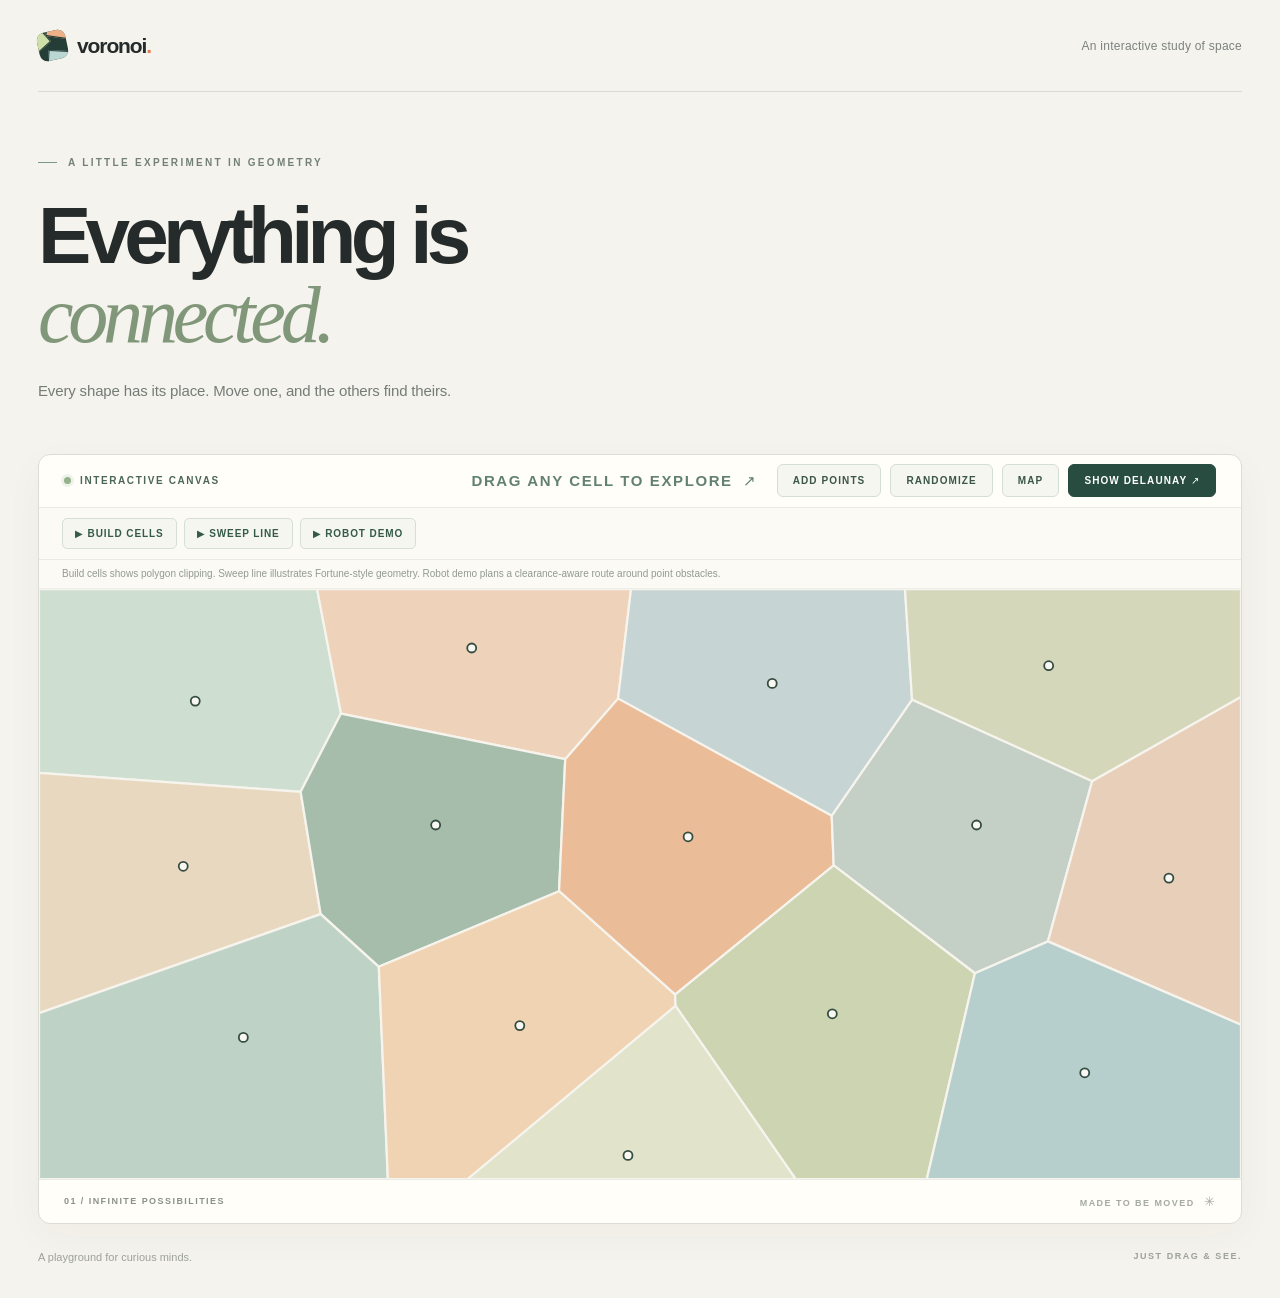
==== index.html @ eb762743 "Add robot demo playback button and load navigation module" ====
<!doctype html>
<html lang="en">
<head>
  <meta charset="utf-8">
  <meta name="viewport" content="width=device-width, initial-scale=1">
  <meta name="theme-color" content="#f5f3ed">
  <meta name="description" content="An interactive Voronoi and Delaunay playground. Move, add, and randomize points.">
  <title>Voronoi — An interactive playground</title>
  <link rel="stylesheet" href="./styles.css?v=6">
  <script src="./visualizations.js?v=2" defer></script>
  <script src="./robot-demo.js?v=1" defer></script>
  <script src="./script.js?v=6" defer></script>
</head>
<body>
  <main class="page">
    <header class="topbar">
      <a class="brand" href="./" aria-label="Voronoi home">
        <span class="brand-mark" aria-hidden="true"><span></span><span></span><span></span></span>
        <span>voronoi<span class="brand-dot">.</span></span>
      </a>
      <span class="topbar-note">An interactive study of space</span>
    </header>

    <section class="intro" aria-labelledby="title">
      <p class="eyebrow"><span class="eyebrow-line"></span> A LITTLE EXPERIMENT IN GEOMETRY</p>
      <h1 id="title">Everything is<br><em>connected.</em></h1>
      <p class="description">Every shape has its place. Move one, and the others find theirs.</p>
    </section>

    <section class="playground" aria-label="Interactive geometry canvas">
      <div class="canvas-bar">
        <span class="canvas-label"><span class="live-dot"></span> INTERACTIVE CANVAS</span>
        <div class="canvas-actions">
          <span class="canvas-hint" id="canvas-hint"><span class="hint-text">DRAG ANY CELL TO EXPLORE</span> <span aria-hidden="true">↗</span></span>
          <button class="view-toggle mode-toggle" id="add-toggle" type="button" aria-pressed="false">ADD POINTS</button>
          <button class="view-toggle randomize-button" id="randomize-button" type="button">RANDOMIZE</button>
          <button class="view-toggle map-toggle" id="map-toggle" type="button" aria-pressed="false" aria-label="Show street map">MAP</button>
          <button class="view-toggle diagram-toggle" id="view-toggle" type="button">SHOW DELAUNAY ↗</button>
        </div>
      </div>
      <div class="playback-toolbar" aria-label="Construction animations">
        <div class="playback-buttons">
          <button class="playback-button" id="build-play" type="button">▶ BUILD CELLS</button>
          <button class="playback-button" id="sweep-play" type="button">▶ SWEEP LINE</button>
          <button class="playback-button robot-button" id="robot-play" type="button">▶ ROBOT DEMO</button>
          <button class="playback-button playback-pause" id="animation-pause" type="button" hidden>PAUSE</button>
          <button class="playback-button playback-exit" id="animation-exit" type="button" hidden>EXIT</button>
        </div>
        <div class="playback-progress" id="animation-panel" hidden>
          <label for="animation-scrub" class="playback-status" id="animation-status">READY</label>
          <input id="animation-scrub" type="range" min="0" max="1000" value="0" aria-label="Animation progress">
        </div>
      </div>
      <p class="playback-note" id="animation-note">Build cells shows polygon clipping. Sweep line illustrates Fortune-style geometry. Robot demo plans a clearance-aware route around point obstacles.</p>
      <div class="diagram-stage" id="diagram-stage">
        <div id="map-tiles" class="map-tiles" aria-hidden="true"></div>
        <canvas id="diagram" aria-label="Voronoi diagram. Drag a colored region with a mouse or your finger to reshape nearby regions."></canvas>
        <div class="map-attribution" id="map-attribution" hidden>
          Amsterdam, Netherlands · © <a href="https://www.openstreetmap.org/copyright" target="_blank" rel="noopener noreferrer">OpenStreetMap contributors</a>
        </div>
      </div>
      <div class="canvas-footer">
        <span>01 / INFINITE POSSIBILITIES</span>
        <span>MADE TO BE MOVED <span aria-hidden="true">✳</span></span>
      </div>
    </section>

    <footer class="page-footer">
      <span>A playground for curious minds.</span>
      <span>JUST DRAG &amp; SEE.</span>
    </footer>
  </main>
</body>
</html>
---- styles.css ----
:root{font-family:Inter,"Helvetica Neue",Arial,sans-serif;color:#252b2a;background:#f5f3ed;font-synthesis:none;text-rendering:optimizeLegibility;-webkit-font-smoothing:antialiased}
*{box-sizing:border-box}
html,body{margin:0;min-height:100%}
body{padding:0 38px}
.page{max-width:1300px;margin:auto}
.topbar{height:92px;display:flex;justify-content:space-between;align-items:center;border-bottom:1px solid #dadbd4}
.brand{display:inline-flex;align-items:center;gap:10px;font-size:21px;font-weight:800;letter-spacing:-1.1px;text-decoration:none;color:inherit}
.brand-dot{color:#e57d54}
.brand-mark{position:relative;width:29px;height:29px;display:inline-block;background:#253d37;border-radius:8px;overflow:hidden;transform:rotate(-12deg)}
.brand-mark span{position:absolute;display:block;background:#cfdfaa;border:1px solid #253d37}
.brand-mark span:nth-child(1){width:18px;height:21px;left:-8px;top:-5px;transform:rotate(-30deg)}
.brand-mark span:nth-child(2){width:23px;height:13px;right:-5px;top:-5px;transform:rotate(20deg);background:#edb18a}
.brand-mark span:nth-child(3){width:25px;height:18px;left:7px;bottom:-10px;transform:rotate(15deg);background:#bbd7d3}
.topbar-note{font-size:12px;color:#7b827e;letter-spacing:.02em}
.intro{padding:65px 0 50px;max-width:800px}
.eyebrow{display:flex;align-items:center;gap:11px;color:#728078;font-size:10px;font-weight:750;letter-spacing:.23em;margin:0 0 28px}
.eyebrow-line{display:block;width:19px;height:1px;background:#7c9787}
h1{margin:0;font-weight:750;font-size:clamp(50px,6.25vw,91px);line-height:.99;letter-spacing:-.072em}
h1 em{font-family:Georgia,"Times New Roman",serif;font-weight:400;letter-spacing:-.065em;color:#81977a}
.description{margin:23px 0 0;font-size:15px;line-height:1.7;color:#747c77;letter-spacing:-.01em}
.playground{border:1px solid #dcded5;border-radius:12px;background:#fffef9;overflow:hidden;box-shadow:0 12px 40px rgba(45,54,42,.035)}
.canvas-bar,.canvas-footer{height:53px;padding:0 25px;display:flex;align-items:center;justify-content:space-between;gap:15px;font-size:10px;letter-spacing:.16em;font-weight:750;color:#8a9189}
.canvas-bar{border-bottom:1px solid #e9ebe5}
.canvas-label{display:flex;align-items:center;gap:9px;color:#4c665a}
.live-dot{height:7px;width:7px;border-radius:50%;background:#96b28b;box-shadow:0 0 0 3px #edf3e8}
.canvas-actions{display:flex;align-items:center;gap:9px}
.canvas-actions .canvas-hint{margin-right:10px}
.canvas-hint{color:#989e97;white-space:nowrap}
.view-toggle{font:inherit;letter-spacing:.11em;font-weight:750;border:1px solid #284d40;border-radius:6px;background:#284d40;color:#fff;padding:10px 15px;cursor:pointer;white-space:nowrap;transition:background .16s,border-color .16s}
.view-toggle:hover{background:#3e6856;border-color:#3e6856}
.mode-toggle,.randomize-button{background:#f5f6f0;border-color:#d5ded3;color:#3b5549}
.mode-toggle:hover,.randomize-button:hover{background:#e4eae0;border-color:#b4c6b7}
.mode-toggle.is-active{background:#3f6856;border-color:#3f6856;color:white}
.mode-toggle.is-active:hover{background:#527b67;border-color:#527b67}
.view-toggle:focus-visible{outline:3px solid #9cbaaa;outline-offset:3px}
.canvas-hint span{font-size:15px;color:#638172;margin-left:6px}
#diagram{display:block;width:100%;height:clamp(370px,48vw,590px);cursor:grab;touch-action:none;background:#f0efe9}
#diagram:active{cursor:grabbing}
.canvas-footer{height:44px;border-top:1px solid #e9ebe5;font-size:9px}
.canvas-footer span:last-child{color:#a5aaa3}
.canvas-footer span span{font-size:13px;margin-left:5px}
.page-footer{display:flex;justify-content:space-between;gap:20px;padding:27px 0 35px;color:#9ca19a;font-size:11px}
.page-footer span:last-child{font-size:9px;letter-spacing:.17em;font-weight:750}
@media(max-width:1100px){.canvas-hint{display:none}}
@media(max-width:700px){
  .canvas-bar{height:auto;min-height:53px;flex-wrap:wrap;padding:12px 14px;gap:11px}
  .canvas-actions{width:100%;gap:6px}
  .canvas-actions .view-toggle{flex:1;min-width:0;font-size:9px;letter-spacing:.025em;padding:10px 5px}
}
@media(max-width:650px){body{padding:0 17px}.topbar{height:70px}.topbar-note{display:none}.intro{padding:48px 0 38px}.eyebrow{font-size:9px;letter-spacing:.16em;margin-bottom:23px}.description{font-size:14px}.canvas-bar{padding:12px 14px;height:auto;min-height:46px}.canvas-hint{font-size:8px;letter-spacing:.05em}.canvas-footer{padding:0 13px;font-size:8px}#diagram{height:min(65vh,500px);min-height:340px}.page-footer{font-size:10px}}
@media(prefers-reduced-motion:reduce){*,*::before,*::after{scroll-behavior:auto!important}}


.playback-toolbar{display:flex;align-items:center;justify-content:space-between;gap:16px;padding:10px 23px;border-bottom:1px solid #e9ebe5;background:#fbfaf5;flex-wrap:wrap}
.playback-buttons{display:flex;align-items:center;flex-wrap:wrap;gap:7px}
.playback-button{padding:9px 12px;border-radius:5px;border:1px solid #d6dfd5;background:#f4f6ef;color:#355a49;font:inherit;font-size:10px;font-weight:750;letter-spacing:.09em;cursor:pointer}
.playback-button:hover{background:#e5ece2}
.playback-button.is-active{background:#284d40;border-color:#284d40;color:white}
.playback-button:focus-visible{outline:3px solid #9cbaaa;outline-offset:2px}
.playback-button[hidden],.playback-progress[hidden]{display:none}
.playback-progress{display:flex;align-items:center;gap:13px;flex:1;min-width:200px;max-width:430px}
.playback-status{color:#607269;font-size:9px;font-weight:700;letter-spacing:.04em;min-width:120px;max-width:240px;white-space:nowrap;overflow:hidden;text-overflow:ellipsis}
#animation-scrub{flex:1;min-width:85px;accent-color:#426c57;cursor:pointer}
.playback-note{margin:0;padding:7px 23px;background:#fbfaf5;border-bottom:1px solid #eceee9;color:#929a92;font-size:10px;line-height:1.4}
@media(max-width:700px){.playback-toolbar{padding:10px 13px;gap:10px}.playback-button{font-size:9px;padding:8px 9px}.playback-progress{min-width:100%;max-width:none}.playback-note{padding:8px 13px;font-size:9px}}

/* Amsterdam street map: optional, noninteractive, always behind the drawing canvas. */
.diagram-stage{position:relative;overflow:hidden;background:#f0efe9}
.diagram-stage #diagram{position:relative;z-index:1;background:transparent}
.diagram-stage:not(.map-on) #diagram{background:#f0efe9}
.map-tiles{display:none;position:absolute;inset:0;z-index:0;overflow:hidden;background:#e8e9e5;pointer-events:none}
.map-on .map-tiles{display:block}
.map-tiles img{position:absolute;display:block;width:256px;height:256px;max-width:none;pointer-events:none;user-select:none}
.map-attribution{position:absolute;bottom:5px;right:7px;z-index:2;max-width:calc(100% - 14px);padding:4px 6px;border-radius:4px;background:rgba(255,255,255,.92);font-size:10px;line-height:1.25;letter-spacing:0;color:#33463b}
.map-attribution a{color:#254f3b;pointer-events:auto}
.map-attribution[hidden]{display:none}
.map-toggle{background:#f5f6f0;border-color:#d5ded3;color:#3b5549}
.map-toggle:hover{background:#e4eae0;border-color:#b4c6b7}
.map-toggle.is-active{background:#3f6856;border-color:#3f6856;color:#fff}


@media(max-width:520px){
  .canvas-actions{display:grid;grid-template-columns:repeat(2,minmax(0,1fr));width:100%}
  .canvas-actions .view-toggle{width:100%;white-space:normal;line-height:1.25;min-height:34px}
}
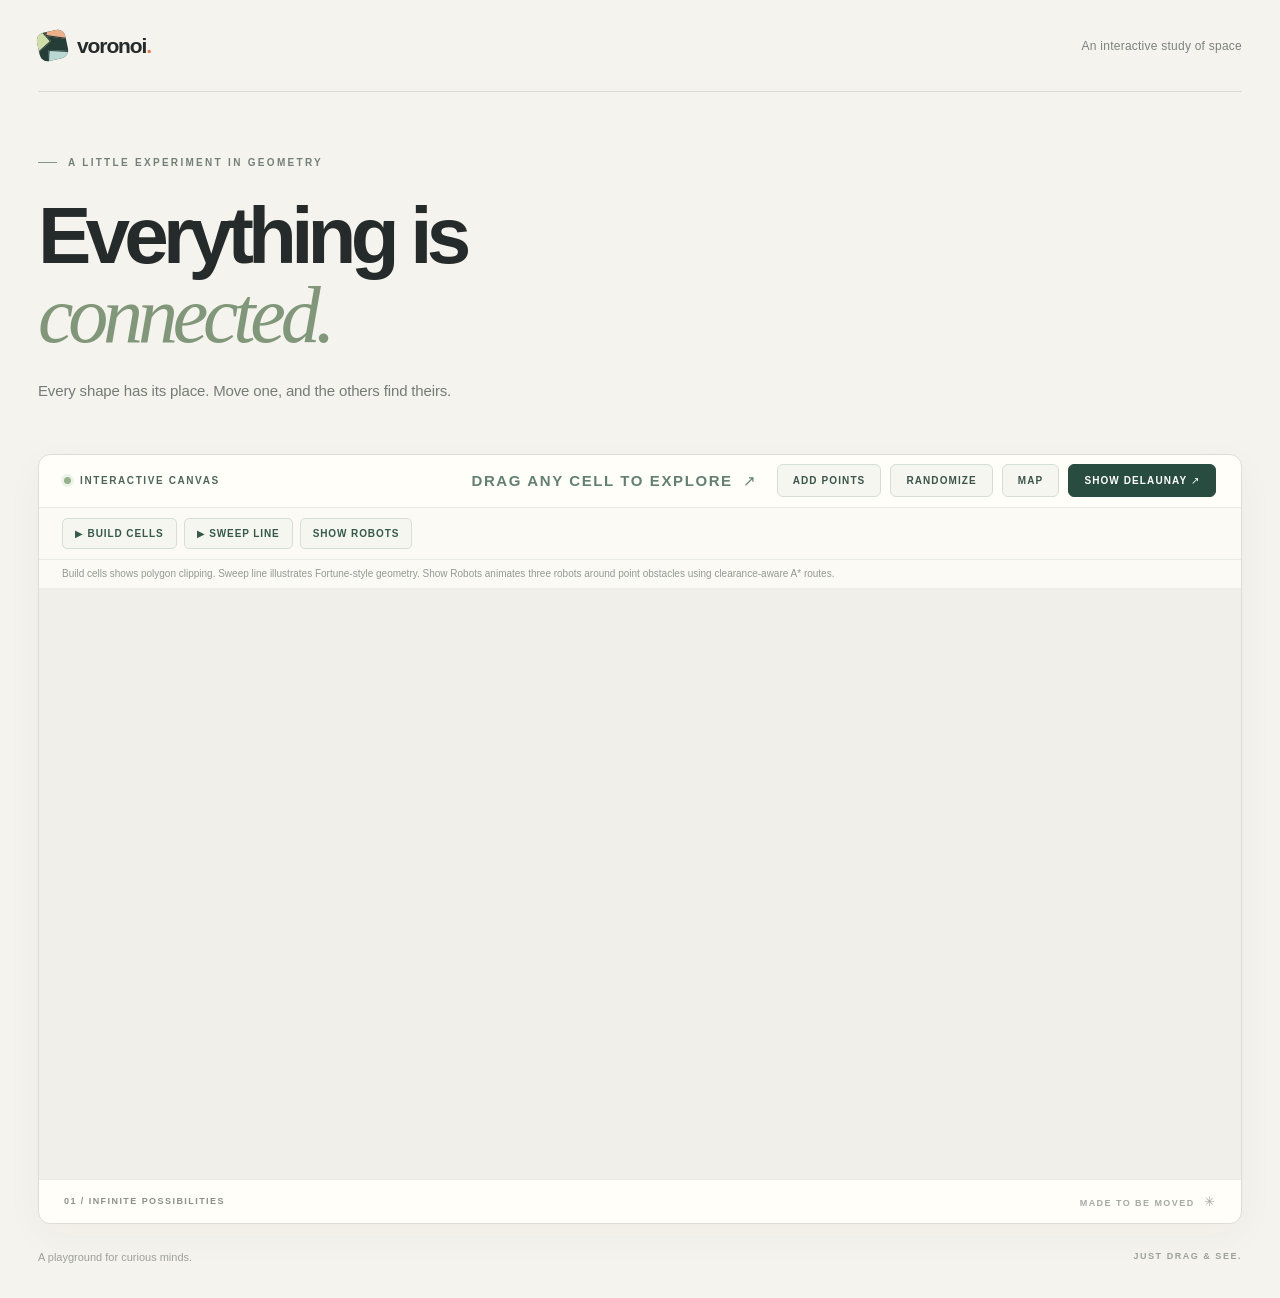
==== commit f4c1604a: "Replace Robot Demo playback button with Show Robots / Hide Robots toggle" ====
--- a/index.html
+++ b/index.html
@@ -6,10 +6,10 @@
   <meta name="theme-color" content="#f5f3ed">
   <meta name="description" content="An interactive Voronoi and Delaunay playground. Move, add, and randomize points.">
   <title>Voronoi — An interactive playground</title>
-  <link rel="stylesheet" href="./styles.css?v=6">
+  <link rel="stylesheet" href="./styles.css?v=7">
   <script src="./visualizations.js?v=2" defer></script>
-  <script src="./robot-demo.js?v=1" defer></script>
-  <script src="./script.js?v=6" defer></script>
+  <script src="./robot-demo.js?v=2" defer></script>
+  <script src="./script.js?v=7" defer></script>
 </head>
 <body>
   <main class="page">
@@ -42,7 +42,7 @@
         <div class="playback-buttons">
           <button class="playback-button" id="build-play" type="button">▶ BUILD CELLS</button>
           <button class="playback-button" id="sweep-play" type="button">▶ SWEEP LINE</button>
-          <button class="playback-button robot-button" id="robot-play" type="button">▶ ROBOT DEMO</button>
+          <button class="playback-button robots-toggle" id="robots-toggle" type="button" aria-pressed="false">SHOW ROBOTS</button>
           <button class="playback-button playback-pause" id="animation-pause" type="button" hidden>PAUSE</button>
           <button class="playback-button playback-exit" id="animation-exit" type="button" hidden>EXIT</button>
         </div>
@@ -51,7 +51,7 @@
           <input id="animation-scrub" type="range" min="0" max="1000" value="0" aria-label="Animation progress">
         </div>
       </div>
-      <p class="playback-note" id="animation-note">Build cells shows polygon clipping. Sweep line illustrates Fortune-style geometry. Robot demo plans a clearance-aware route around point obstacles.</p>
+      <p class="playback-note" id="animation-note">Build cells shows polygon clipping. Sweep line illustrates Fortune-style geometry. Show Robots animates three robots around point obstacles using clearance-aware A* routes.</p>
       <div class="diagram-stage" id="diagram-stage">
         <div id="map-tiles" class="map-tiles" aria-hidden="true"></div>
         <canvas id="diagram" aria-label="Voronoi diagram. Drag a colored region with a mouse or your finger to reshape nearby regions."></canvas>
--- a/styles.css
+++ b/styles.css
@@ -83,3 +83,8 @@
   .canvas-actions{display:grid;grid-template-columns:repeat(2,minmax(0,1fr));width:100%}
   .canvas-actions .view-toggle{width:100%;white-space:normal;line-height:1.25;min-height:34px}
 }
+
+/* Navigation simulation control */
+.robot-button{border-color:#b5ccb9;background:#edf4ea;color:#315b46}
+.robot-button:hover{background:#deecdf}
+.robot-button.is-active{background:#295a44;border-color:#295a44;color:white}
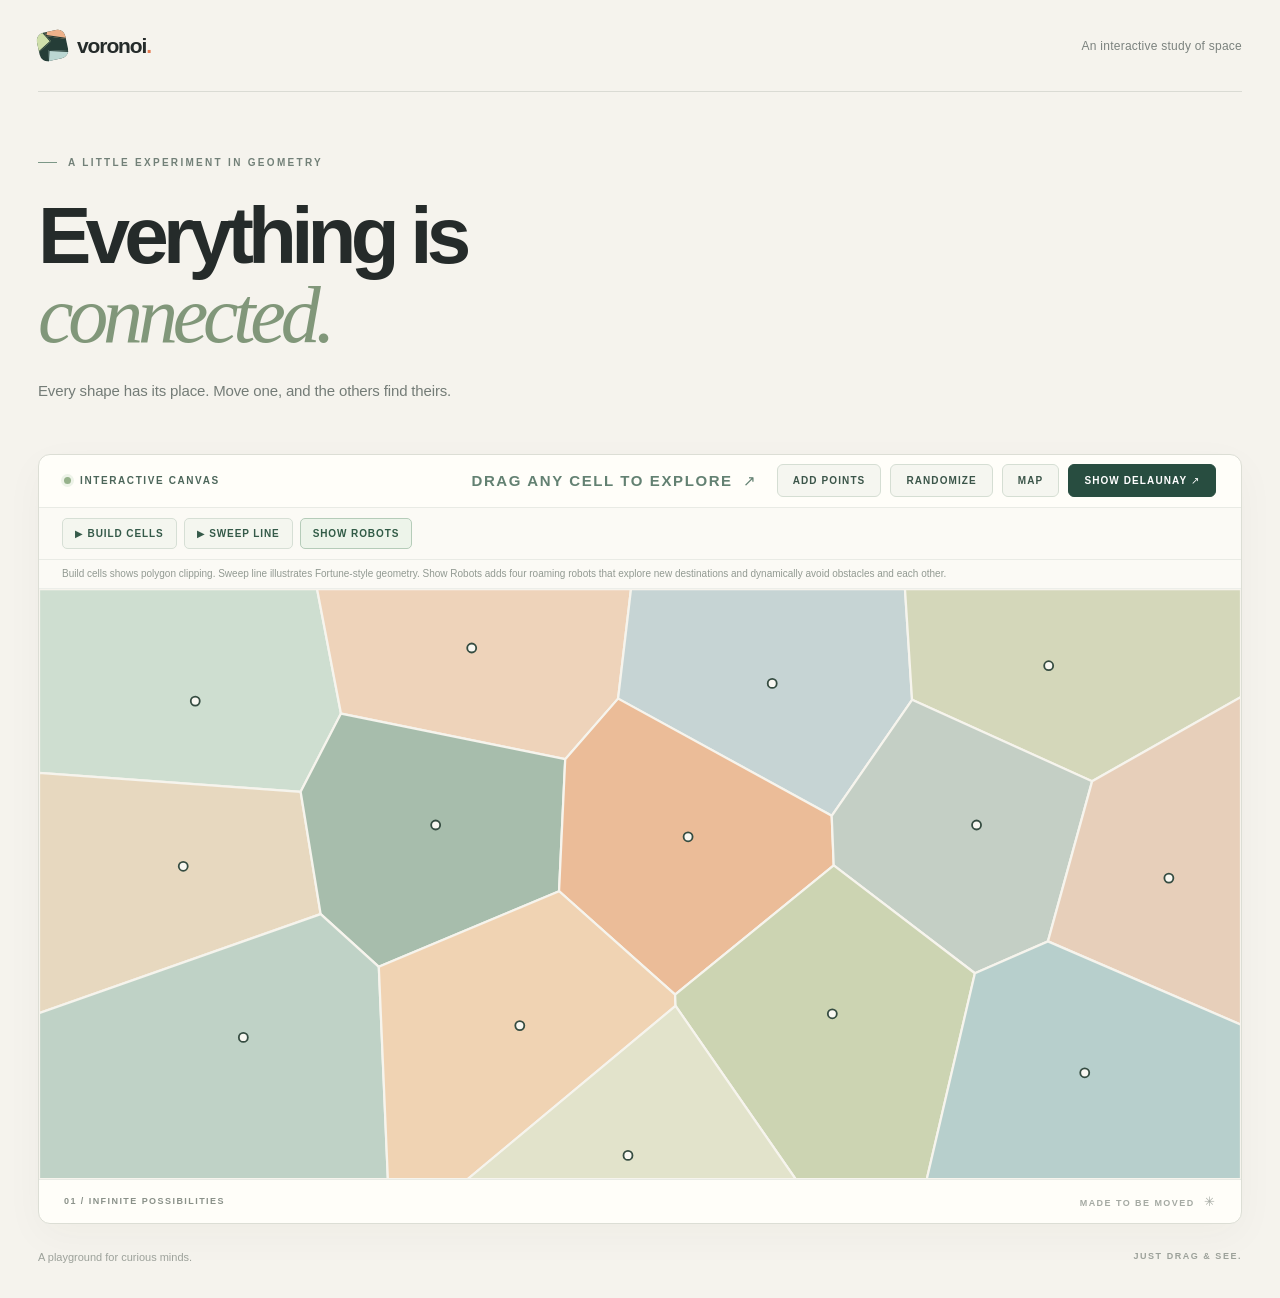
==== commit afd51605: "Load roaming robot simulation and refresh deployed assets" ====
--- a/index.html
+++ b/index.html
@@ -9,7 +9,8 @@
   <link rel="stylesheet" href="./styles.css?v=7">
   <script src="./visualizations.js?v=2" defer></script>
   <script src="./robot-demo.js?v=2" defer></script>
-  <script src="./script.js?v=7" defer></script>
+  <script src="./robot-swarm.js?v=1" defer></script>
+  <script src="./script.js?v=8" defer></script>
 </head>
 <body>
   <main class="page">
@@ -51,7 +52,7 @@
           <input id="animation-scrub" type="range" min="0" max="1000" value="0" aria-label="Animation progress">
         </div>
       </div>
-      <p class="playback-note" id="animation-note">Build cells shows polygon clipping. Sweep line illustrates Fortune-style geometry. Show Robots animates three robots around point obstacles using clearance-aware A* routes.</p>
+      <p class="playback-note" id="animation-note">Build cells shows polygon clipping. Sweep line illustrates Fortune-style geometry. Show Robots adds four roaming robots that explore new destinations and dynamically avoid obstacles and each other.</p>
       <div class="diagram-stage" id="diagram-stage">
         <div id="map-tiles" class="map-tiles" aria-hidden="true"></div>
         <canvas id="diagram" aria-label="Voronoi diagram. Drag a colored region with a mouse or your finger to reshape nearby regions."></canvas>
--- a/styles.css
+++ b/styles.css
@@ -88,3 +88,8 @@
 .robot-button{border-color:#b5ccb9;background:#edf4ea;color:#315b46}
 .robot-button:hover{background:#deecdf}
 .robot-button.is-active{background:#295a44;border-color:#295a44;color:white}
+
+/* Persistent robot visualization toggle */
+.robots-toggle{border-color:#b5ccb9;background:#edf4ea;color:#315b46}
+.robots-toggle:hover{background:#deecdf}
+.robots-toggle.is-active{background:#295a44;border-color:#295a44;color:#fff}
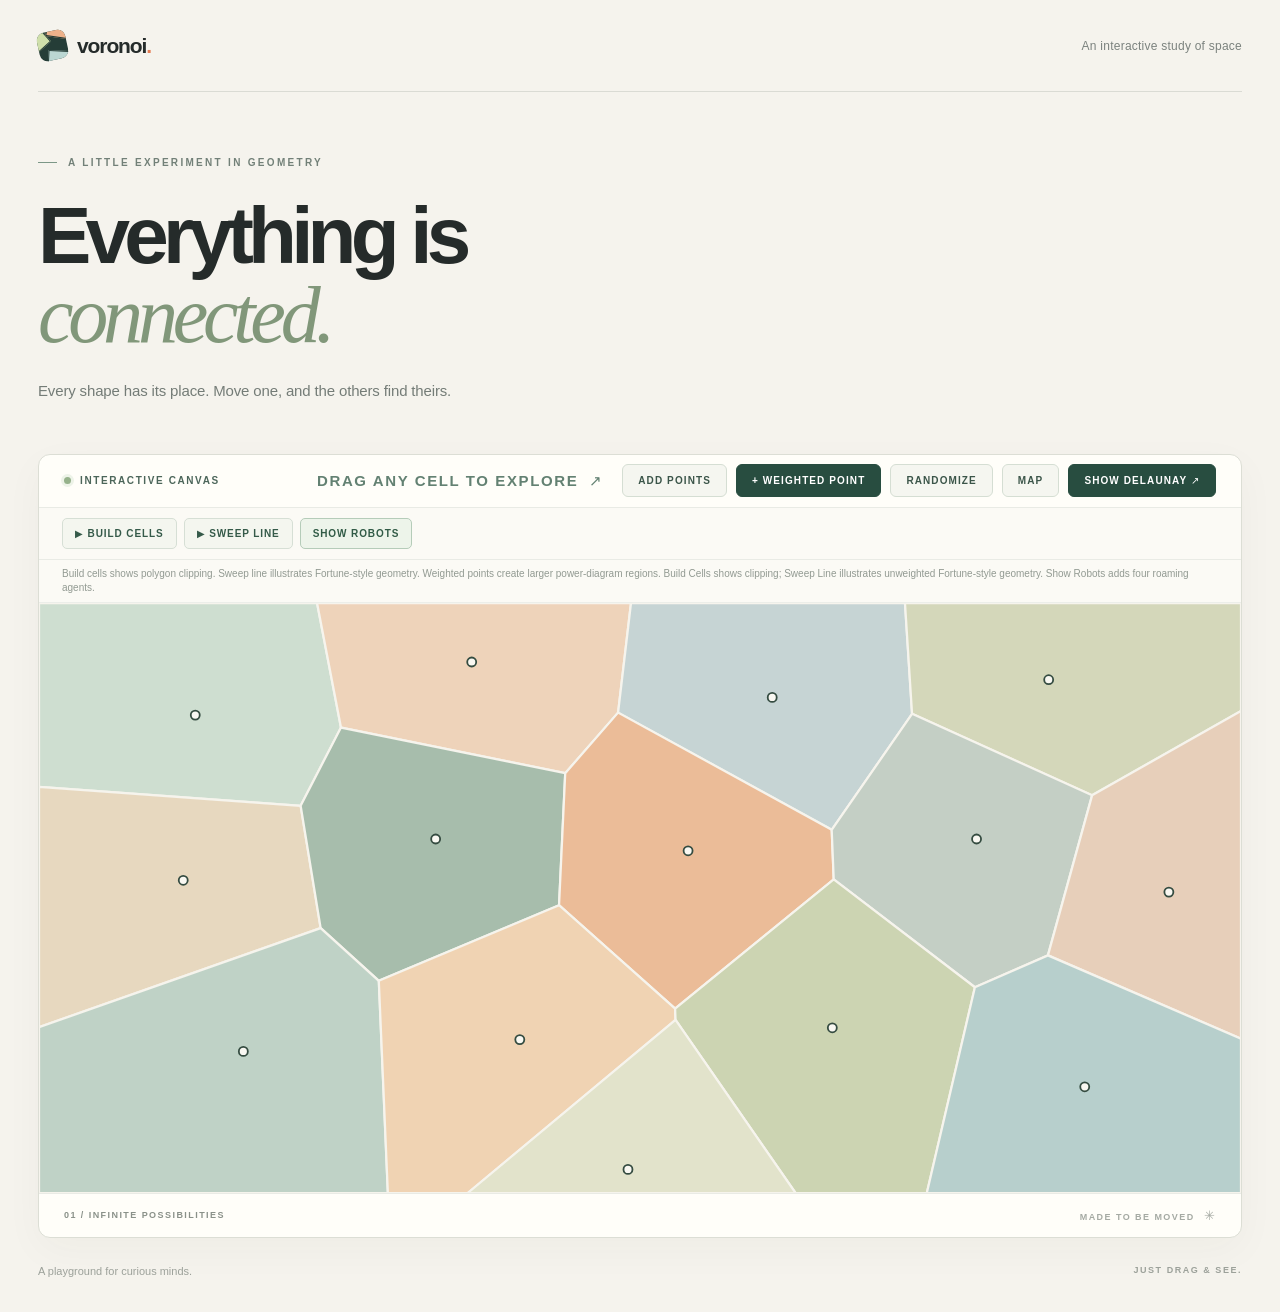
==== commit 6b87d3b1: "Add weighted point button and versioned assets" ====
--- a/index.html
+++ b/index.html
@@ -6,11 +6,11 @@
   <meta name="theme-color" content="#f5f3ed">
   <meta name="description" content="An interactive Voronoi and Delaunay playground. Move, add, and randomize points.">
   <title>Voronoi — An interactive playground</title>
-  <link rel="stylesheet" href="./styles.css?v=7">
-  <script src="./visualizations.js?v=2" defer></script>
+  <link rel="stylesheet" href="./styles.css?v=8">
+  <script src="./visualizations.js?v=3" defer></script>
   <script src="./robot-demo.js?v=2" defer></script>
-  <script src="./robot-swarm.js?v=1" defer></script>
-  <script src="./script.js?v=8" defer></script>
+  <script src="./robot-swarm.js?v=2" defer></script>
+  <script src="./script.js?v=9" defer></script>
 </head>
 <body>
   <main class="page">
@@ -34,6 +34,7 @@
         <div class="canvas-actions">
           <span class="canvas-hint" id="canvas-hint"><span class="hint-text">DRAG ANY CELL TO EXPLORE</span> <span aria-hidden="true">↗</span></span>
           <button class="view-toggle mode-toggle" id="add-toggle" type="button" aria-pressed="false">ADD POINTS</button>
+          <button class="view-toggle weighted-button" id="weighted-point-button" type="button" title="Add a point with randomized influence">+ WEIGHTED POINT</button>
           <button class="view-toggle randomize-button" id="randomize-button" type="button">RANDOMIZE</button>
           <button class="view-toggle map-toggle" id="map-toggle" type="button" aria-pressed="false" aria-label="Show street map">MAP</button>
           <button class="view-toggle diagram-toggle" id="view-toggle" type="button">SHOW DELAUNAY ↗</button>
@@ -52,7 +53,7 @@
           <input id="animation-scrub" type="range" min="0" max="1000" value="0" aria-label="Animation progress">
         </div>
       </div>
-      <p class="playback-note" id="animation-note">Build cells shows polygon clipping. Sweep line illustrates Fortune-style geometry. Show Robots adds four roaming robots that explore new destinations and dynamically avoid obstacles and each other.</p>
+      <p class="playback-note" id="animation-note">Build cells shows polygon clipping. Sweep line illustrates Fortune-style geometry. Weighted points create larger power-diagram regions. Build Cells shows clipping; Sweep Line illustrates unweighted Fortune-style geometry. Show Robots adds four roaming agents.</p>
       <div class="diagram-stage" id="diagram-stage">
         <div id="map-tiles" class="map-tiles" aria-hidden="true"></div>
         <canvas id="diagram" aria-label="Voronoi diagram. Drag a colored region with a mouse or your finger to reshape nearby regions."></canvas>
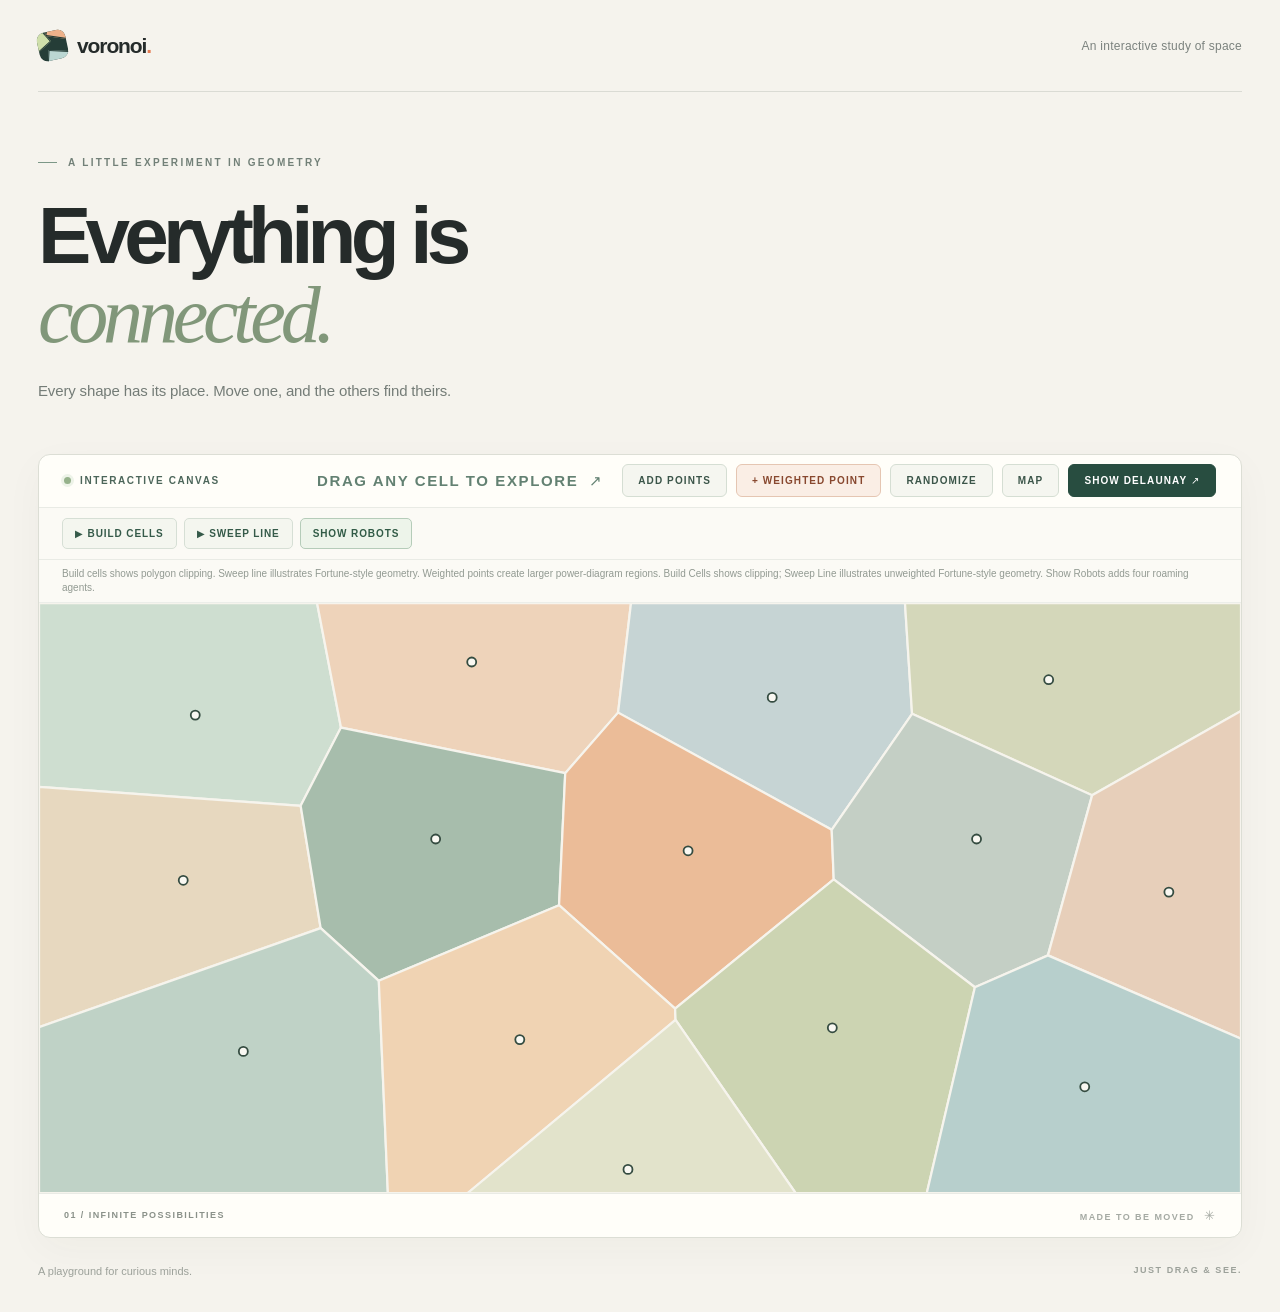
==== commit 3a092c6e: "Refresh script asset after weighted randomize fix" ====
--- a/index.html
+++ b/index.html
@@ -10,7 +10,7 @@
   <script src="./visualizations.js?v=3" defer></script>
   <script src="./robot-demo.js?v=2" defer></script>
   <script src="./robot-swarm.js?v=2" defer></script>
-  <script src="./script.js?v=9" defer></script>
+  <script src="./script.js?v=10" defer></script>
 </head>
 <body>
   <main class="page">
--- a/styles.css
+++ b/styles.css
@@ -93,3 +93,8 @@
 .robots-toggle{border-color:#b5ccb9;background:#edf4ea;color:#315b46}
 .robots-toggle:hover{background:#deecdf}
 .robots-toggle.is-active{background:#295a44;border-color:#295a44;color:#fff}
+
+/* Weighted power diagram points */
+.weighted-button{background:#faeee5;border-color:#e5c6b2;color:#88482f}
+.weighted-button:hover{background:#f5ddcc;border-color:#d6a98e}
+@media(max-width:700px){.canvas-actions{flex-wrap:wrap}.canvas-actions .view-toggle{flex:1 1 auto}}
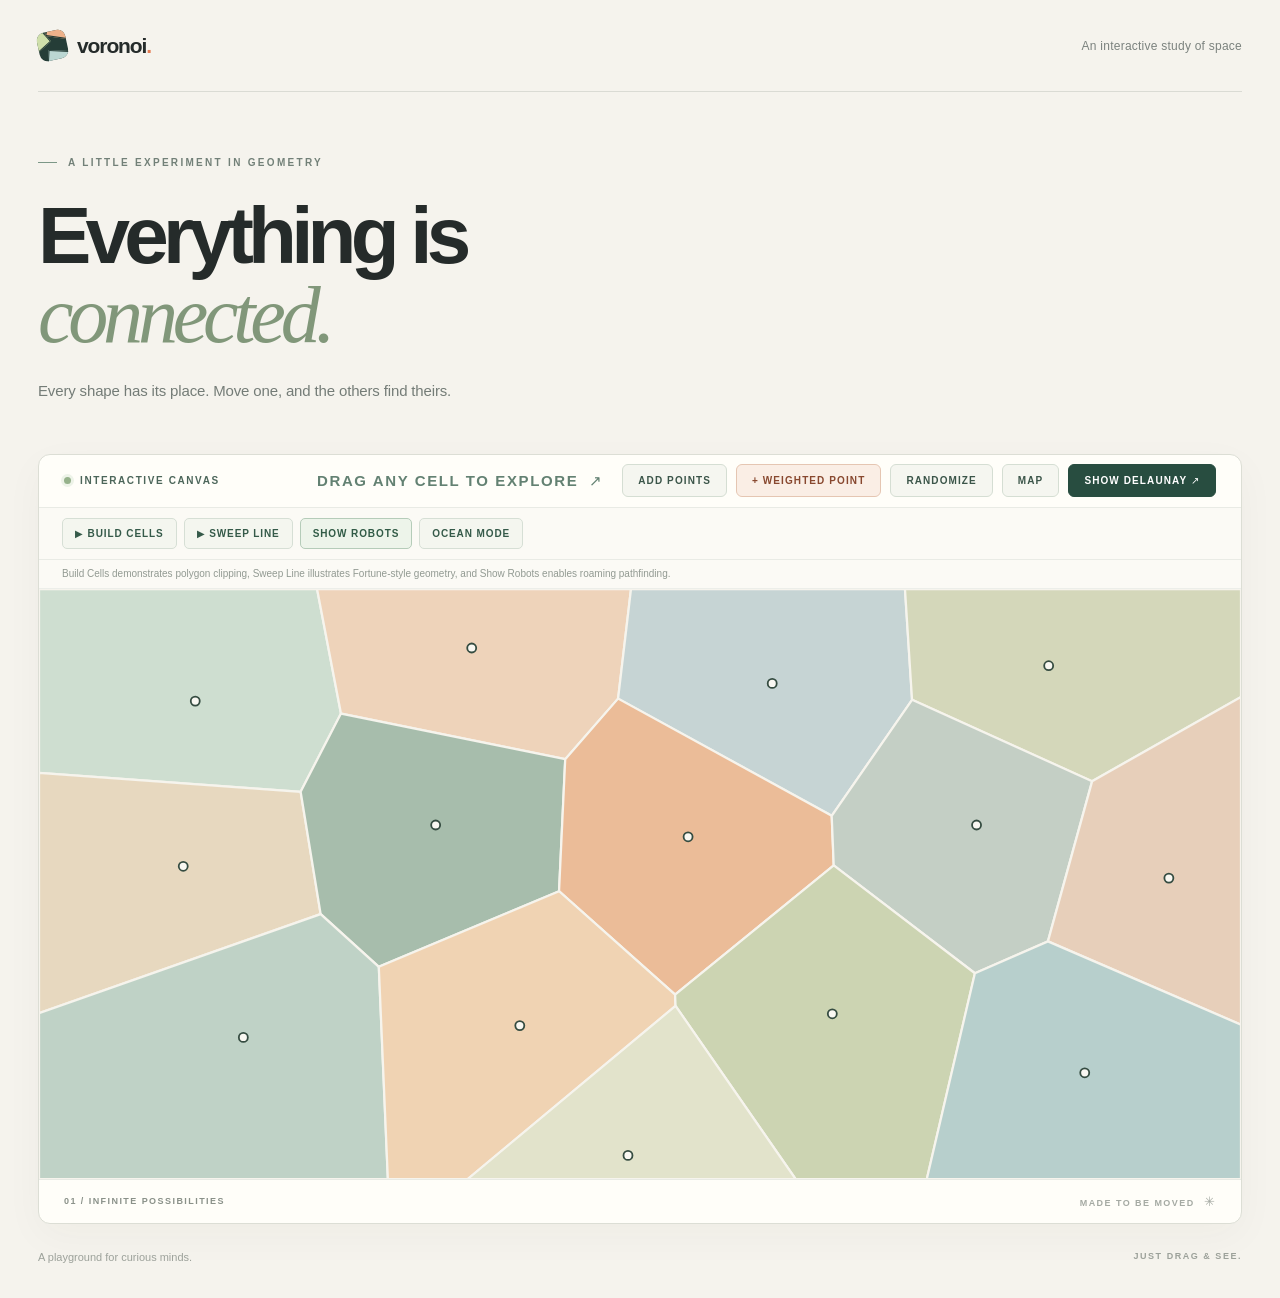
==== commit 3473a098: "Add Ocean Mode controls and live AUV mission dashboard" ====
--- a/index.html
+++ b/index.html
@@ -6,11 +6,12 @@
   <meta name="theme-color" content="#f5f3ed">
   <meta name="description" content="An interactive Voronoi and Delaunay playground. Move, add, and randomize points.">
   <title>Voronoi — An interactive playground</title>
-  <link rel="stylesheet" href="./styles.css?v=8">
+  <link rel="stylesheet" href="./styles.css?v=9">
   <script src="./visualizations.js?v=3" defer></script>
   <script src="./robot-demo.js?v=2" defer></script>
   <script src="./robot-swarm.js?v=2" defer></script>
-  <script src="./script.js?v=10" defer></script>
+  <script src="./ocean-mode.js?v=1" defer></script>
+  <script src="./script.js?v=11" defer></script>
 </head>
 <body>
   <main class="page">
@@ -45,6 +46,10 @@
           <button class="playback-button" id="build-play" type="button">▶ BUILD CELLS</button>
           <button class="playback-button" id="sweep-play" type="button">▶ SWEEP LINE</button>
           <button class="playback-button robots-toggle" id="robots-toggle" type="button" aria-pressed="false">SHOW ROBOTS</button>
+          <button class="playback-button ocean-toggle" id="ocean-toggle" type="button" aria-pressed="false">OCEAN MODE</button>
+          <button class="playback-button ocean-control" id="ocean-pause" type="button" hidden>PAUSE MISSION</button>
+          <button class="playback-button ocean-control" id="ocean-restart" type="button" hidden>RESTART</button>
+          <button class="playback-button ocean-control" id="ocean-station" type="button" hidden>+ PRIORITY STATION</button>
           <button class="playback-button playback-pause" id="animation-pause" type="button" hidden>PAUSE</button>
           <button class="playback-button playback-exit" id="animation-exit" type="button" hidden>EXIT</button>
         </div>
@@ -53,7 +58,20 @@
           <input id="animation-scrub" type="range" min="0" max="1000" value="0" aria-label="Animation progress">
         </div>
       </div>
-      <p class="playback-note" id="animation-note">Build cells shows polygon clipping. Sweep line illustrates Fortune-style geometry. Weighted points create larger power-diagram regions. Build Cells shows clipping; Sweep Line illustrates unweighted Fortune-style geometry. Show Robots adds four roaming agents.</p>
+      <p class="playback-note" id="animation-note">Build Cells demonstrates polygon clipping, Sweep Line illustrates Fortune-style geometry, and Show Robots enables roaming pathfinding.</p>
+      <div class="ocean-dashboard" id="ocean-dashboard" hidden aria-label="Ocean survey mission">
+        <div class="ocean-dashboard-heading">
+          <span><span class="ocean-live-dot"></span> AUTONOMOUS OCEAN SURVEY</span>
+          <span>FICTIONAL COASTAL REGION · SIMULATED DATA</span>
+        </div>
+        <div class="ocean-metrics">
+          <div><strong id="ocean-coverage">0%</strong><span>WEIGHTED COVERAGE</span></div>
+          <div><strong id="ocean-distance">0 m</strong><span>FLEET DISTANCE</span></div>
+          <div><strong id="ocean-battery">100%</strong><span>AVG. BATTERY</span></div>
+          <div><strong id="ocean-time">00:00</strong><span>MISSION TIME</span></div>
+        </div>
+        <p class="ocean-help" id="ocean-help">Four autonomous vehicles scan separate Voronoi zones. Add a priority station to focus the survey on an area of interest.</p>
+      </div>
       <div class="diagram-stage" id="diagram-stage">
         <div id="map-tiles" class="map-tiles" aria-hidden="true"></div>
         <canvas id="diagram" aria-label="Voronoi diagram. Drag a colored region with a mouse or your finger to reshape nearby regions."></canvas>
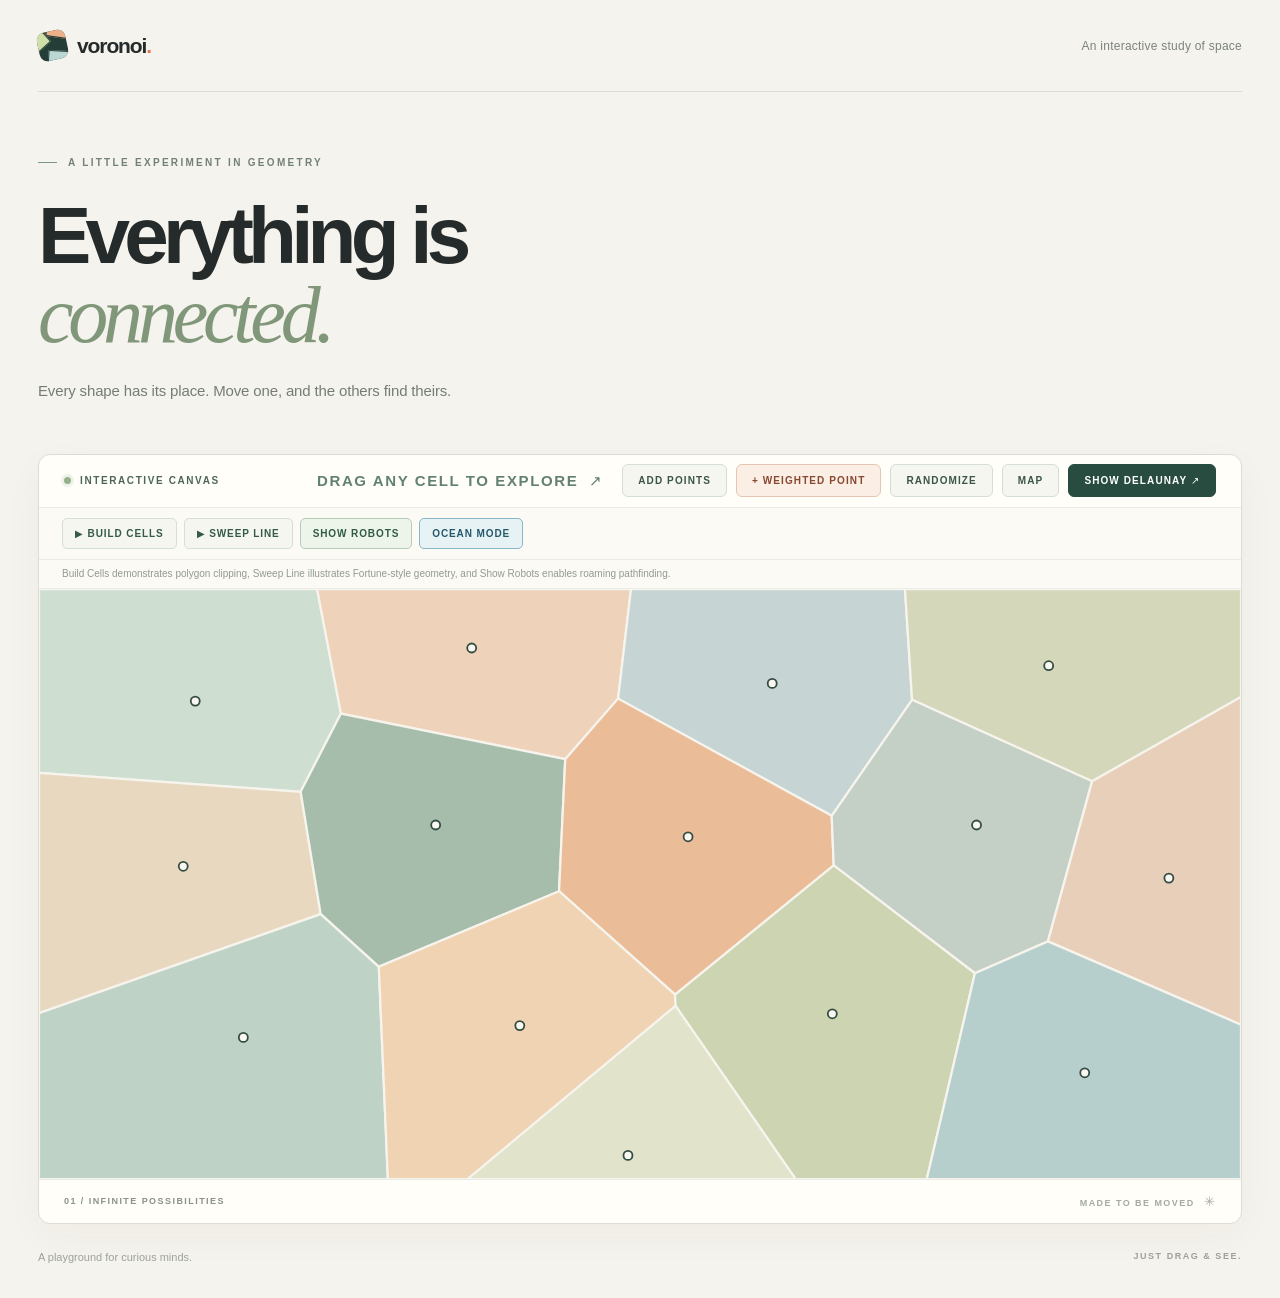
==== commit 1daecded: "Refresh Ocean Mode code and clarify simulated mission metrics" ====
--- a/index.html
+++ b/index.html
@@ -11,7 +11,7 @@
   <script src="./robot-demo.js?v=2" defer></script>
   <script src="./robot-swarm.js?v=2" defer></script>
   <script src="./ocean-mode.js?v=1" defer></script>
-  <script src="./script.js?v=11" defer></script>
+  <script src="./script.js?v=12" defer></script>
 </head>
 <body>
   <main class="page">
@@ -65,8 +65,8 @@
           <span>FICTIONAL COASTAL REGION · SIMULATED DATA</span>
         </div>
         <div class="ocean-metrics">
-          <div><strong id="ocean-coverage">0%</strong><span>WEIGHTED COVERAGE</span></div>
-          <div><strong id="ocean-distance">0 m</strong><span>FLEET DISTANCE</span></div>
+          <div><strong id="ocean-coverage">0%</strong><span>PRIORITY-WEIGHTED COVERAGE</span></div>
+          <div><strong id="ocean-distance">0 m</strong><span>SIMULATED DISTANCE</span></div>
           <div><strong id="ocean-battery">100%</strong><span>AVG. BATTERY</span></div>
           <div><strong id="ocean-time">00:00</strong><span>MISSION TIME</span></div>
         </div>
--- a/styles.css
+++ b/styles.css
@@ -98,3 +98,30 @@
 .weighted-button{background:#faeee5;border-color:#e5c6b2;color:#88482f}
 .weighted-button:hover{background:#f5ddcc;border-color:#d6a98e}
 @media(max-width:700px){.canvas-actions{flex-wrap:wrap}.canvas-actions .view-toggle{flex:1 1 auto}}
+
+
+/* Autonomous ocean survey mission */
+.ocean-toggle{border-color:#87b6c8;background:#e7f2f4;color:#24596b}
+.ocean-toggle:hover{background:#d2e7ed}
+.ocean-toggle.is-active{background:#216578;border-color:#216578;color:#fff}
+.ocean-control{border-color:#9ec8d2;background:#eff7f8;color:#24596b}
+.ocean-control.is-active{background:#d7e9f0}
+.ocean-control[hidden]{display:none}
+.canvas-bar.ocean-active .canvas-actions{opacity:.42;pointer-events:none}
+.playback-toolbar.ocean-active #build-play,
+.playback-toolbar.ocean-active #sweep-play,
+.playback-toolbar.ocean-active #robots-toggle{display:none}
+.ocean-dashboard{background:#143e52;color:#effafa;padding:16px 23px 13px;border-bottom:1px solid #295768}
+.ocean-dashboard[hidden]{display:none}
+.ocean-dashboard-heading{display:flex;justify-content:space-between;gap:12px;align-items:center;font-size:10px;font-weight:800;letter-spacing:.13em;color:#a4d5df}
+.ocean-live-dot{display:inline-block;width:7px;height:7px;border-radius:50%;background:#72e0be;margin-right:7px}
+.ocean-metrics{display:grid;grid-template-columns:repeat(4,minmax(0,1fr));gap:20px;margin:15px 0 12px}
+.ocean-metrics div{display:flex;flex-direction:column;gap:4px}
+.ocean-metrics strong{font-size:clamp(18px,2.5vw,29px);letter-spacing:-.04em;font-variant-numeric:tabular-nums}
+.ocean-metrics span{font-size:9px;letter-spacing:.1em;color:#aad0d6;font-weight:700}
+.ocean-help{font-size:11px;line-height:1.5;color:#c0dce2;margin:0}
+@media(max-width:700px){
+  .ocean-dashboard{padding:14px}
+  .ocean-dashboard-heading{flex-direction:column;align-items:flex-start;font-size:9px}
+  .ocean-metrics{gap:12px;grid-template-columns:repeat(2,minmax(0,1fr))}
+}
